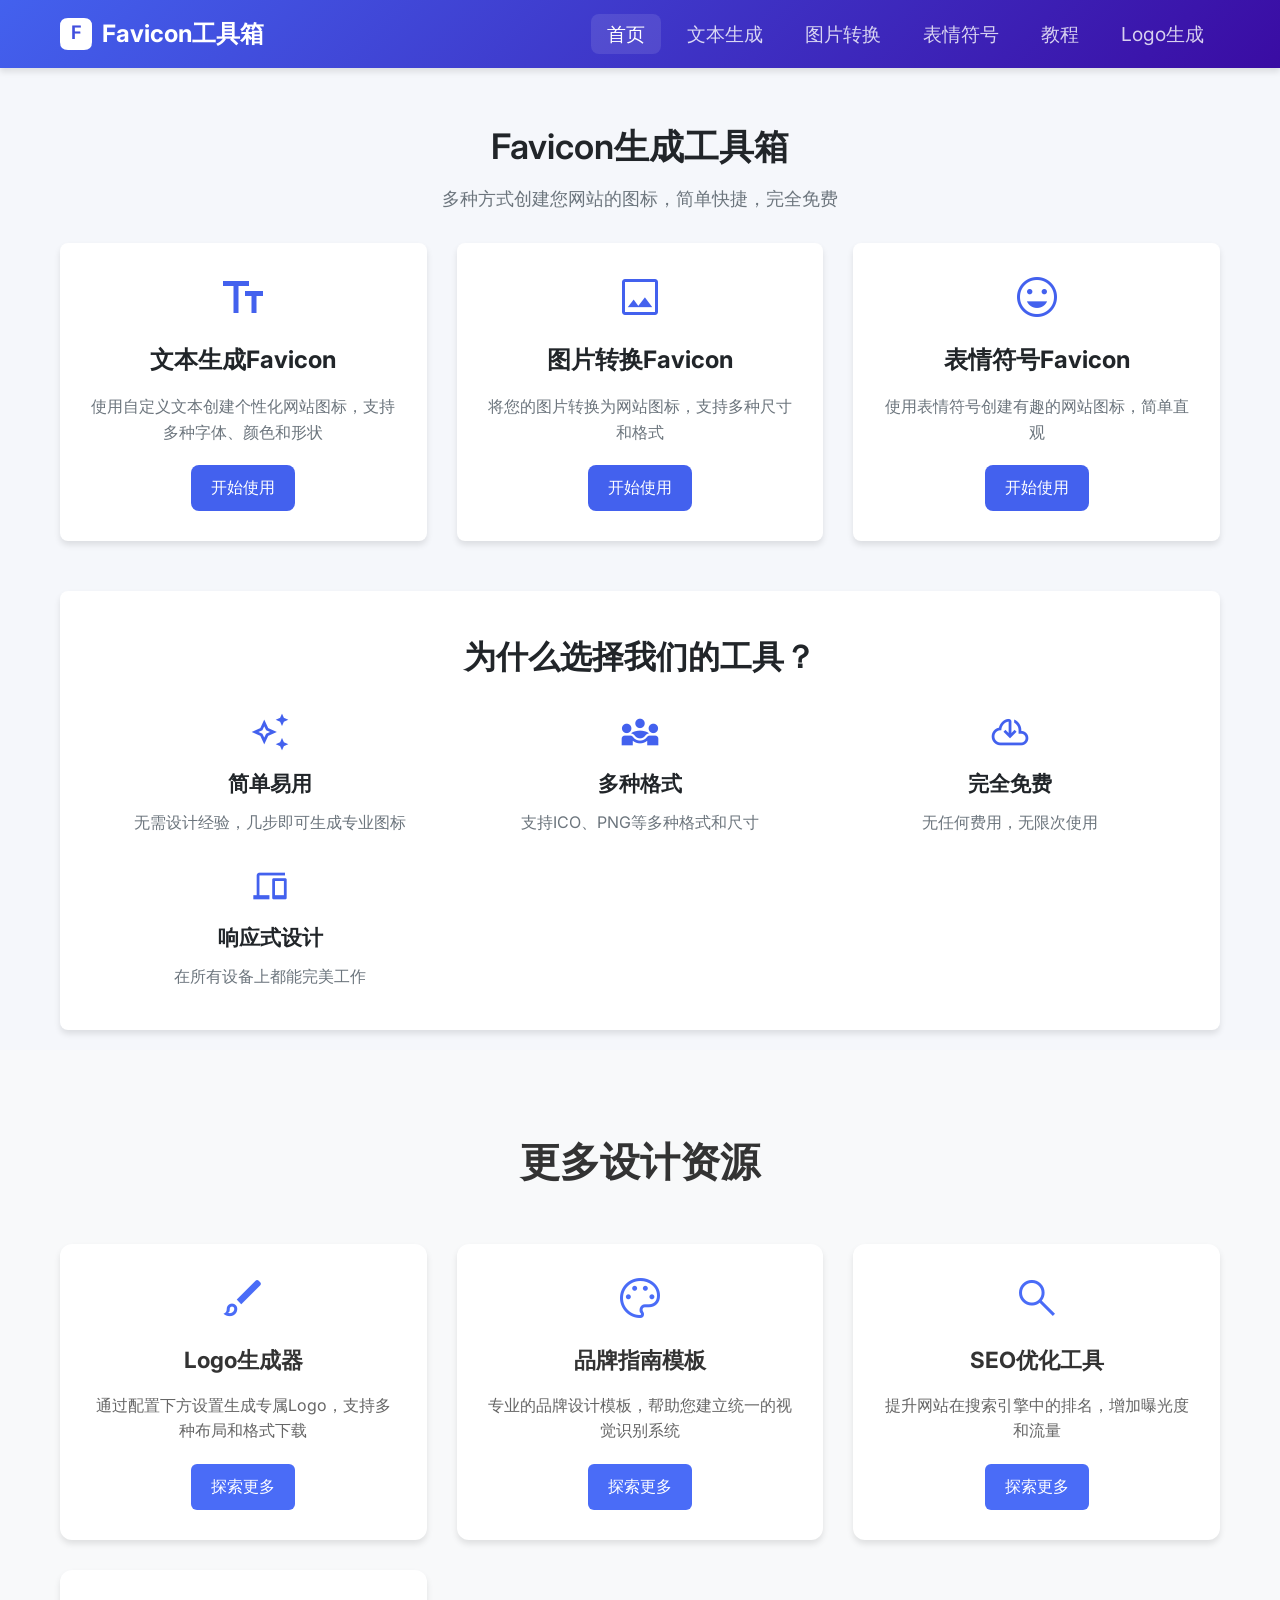
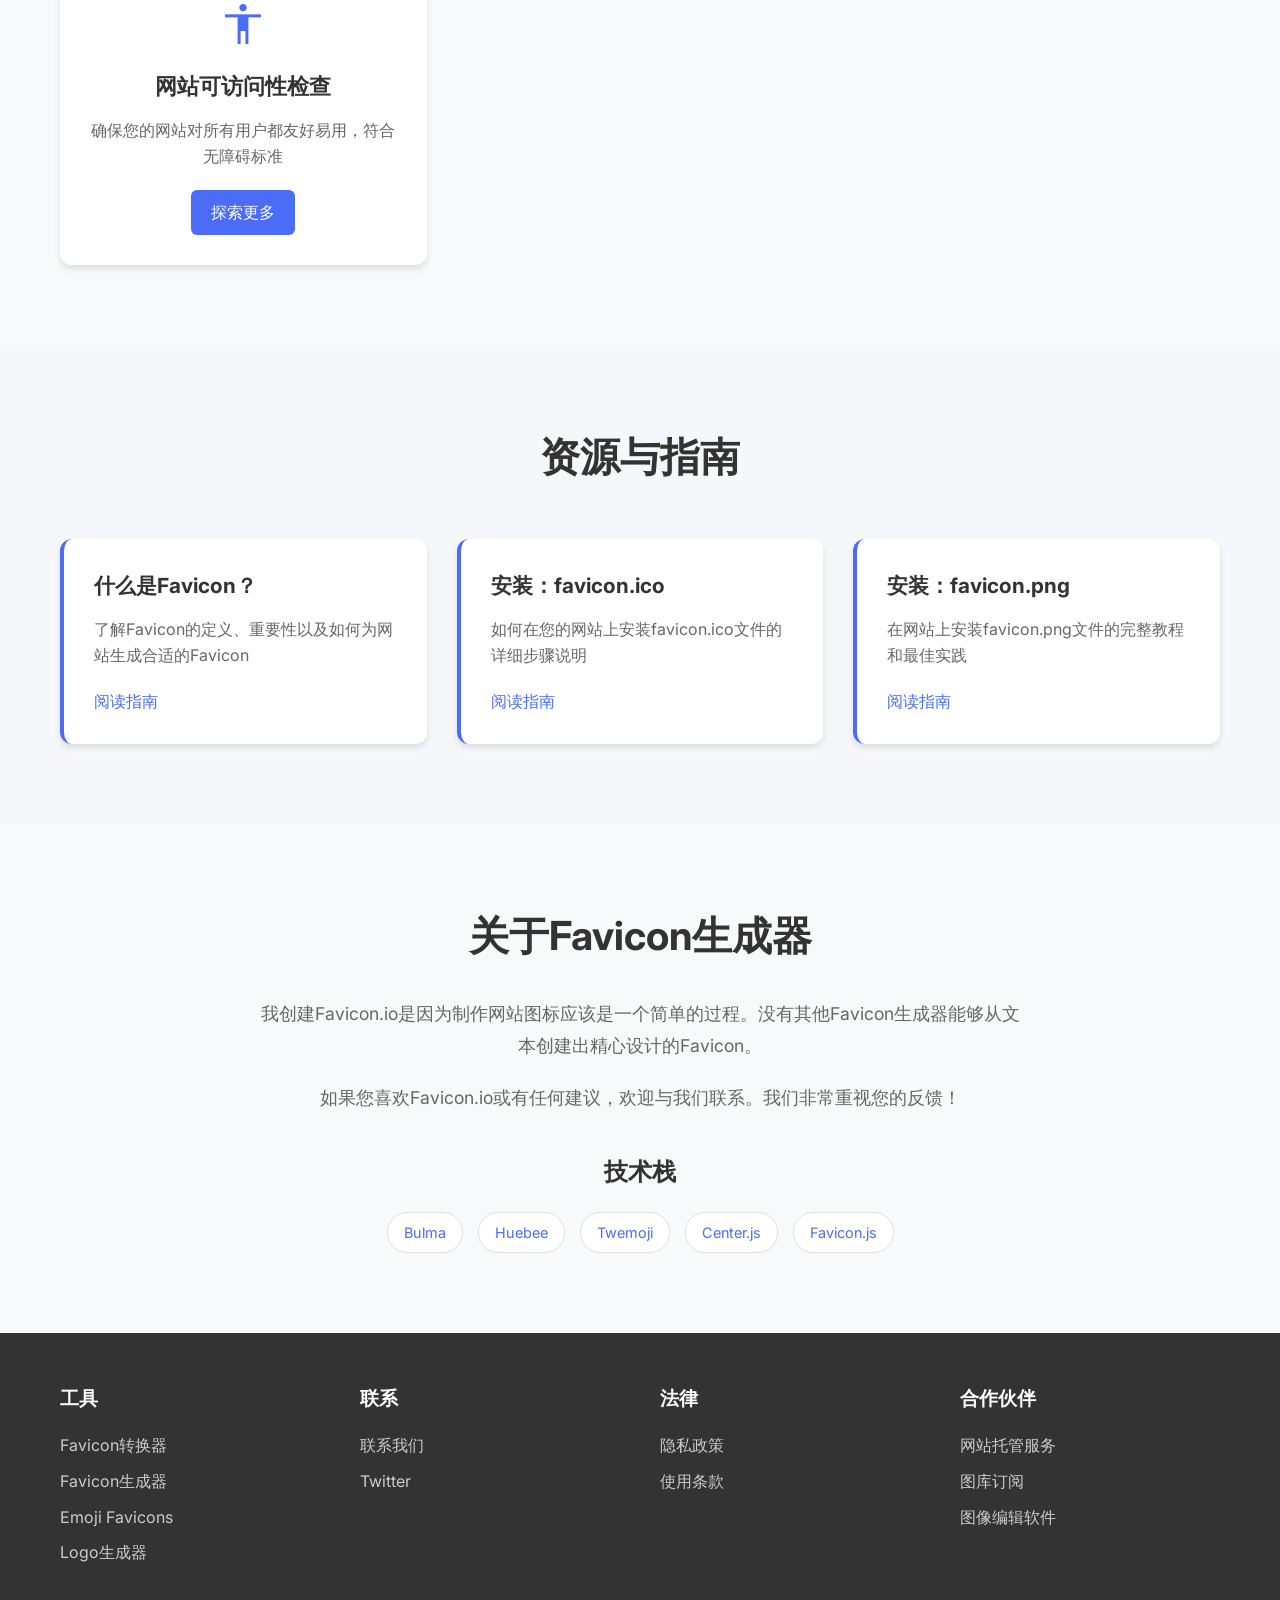
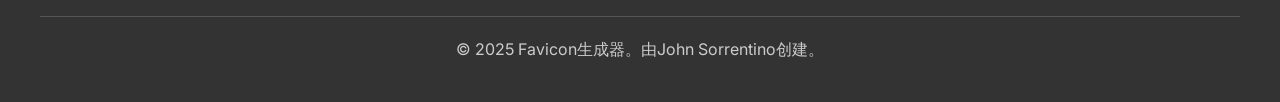
==== index.html @ 57d20a42 ":memo: 初始化项目，提交第一个版本" ====
<!DOCTYPE html>
<html lang="zh-CN">
<head>
    <meta charset="GBK">
    <meta name="viewport" content="width=device-width, initial-scale=1.0">

    <title>Favicon���ɹ����� - ��ҳ</title>
	<!-- �����´������ӵ�����HTML�ļ��� -->
	<link rel="icon" type="image/x-icon" href="/favicon.svg">
	<link rel="icon" type="image/png" sizes="32x32" href="/favicon.svg">
	<link rel="icon" type="image/png" sizes="16x16" href="/favicon.svg">
	<link rel="apple-touch-icon" sizes="180x180" href="/favicon.svg"> 
    <link rel="stylesheet" href="https://fonts.googleapis.com/css2?family=Material+Symbols+Outlined:opsz,wght,FILL,GRAD@20..48,100..700,0..1,-50..200" />
    <link href="https://fonts.googleapis.com/css2?family=Inter:wght@300;400;500;600;700&display=swap" rel="stylesheet">
    <link href="/assets/css/z.index.css" rel="stylesheet">
	<link href="/assets/css/common.css" rel="stylesheet">
	<link href="/assets/css/footer.css" rel="stylesheet">
</head>
<style>

</style>
<body>
    <!-- ������ -->
    <nav class="navbar">
        <div class="nav-container">
            <div class="logo">
                <span class="material-symbols-outlined logo-icon">
				<!-- favorite_border -->
				<img src="/assets/favicon-32x32.png"/></span>
                Favicon������
            </div>
            <ul class="nav-links">
                <li><a href="index.html" class="active">��ҳ</a></li>
                <li><a href="text-to-favicon.html">�ı�����</a></li>
                <li><a href="image-to-favicon.html">ͼƬת��</a></li>
                <li><a href="emoji-to-favicon.html">�������</a></li>
                <li><a href="tutorials.html">�̳�</a></li>
				<li><a href="logo.html">Logo����</a></li>
            </ul>
        </div>
    </nav>

    <!-- �������� -->
    <div class="container">
        <div class="page-header">
            <h1>Favicon���ɹ�����</h1>
            <p>���ַ�ʽ��������վ��ͼ�꣬�򵥿�ݣ���ȫ���</p>
        </div>

        <div class="features-grid">
            <div class="feature-card" onclick="location.href='text-to-favicon.html'">
                <span class="material-symbols-outlined feature-icon">text_fields</span>
                <h3>�ı�����Favicon</h3>
                <p>ʹ���Զ����ı��������Ի���վͼ�֧꣬�ֶ������塢��ɫ����״</p>
                <a href="text-to-favicon.html" class="feature-link">��ʼʹ��</a>
            </div>
            
            <div class="feature-card" onclick="location.href='image-to-favicon.html'">
                <span class="material-symbols-outlined feature-icon">image</span>
                <h3>ͼƬת��Favicon</h3>
                <p>������ͼƬת��Ϊ��վͼ�֧꣬�ֶ��ֳߴ�͸�ʽ</p>
                <a href="image-to-favicon.html" class="feature-link">��ʼʹ��</a>
            </div>
            
            <div class="feature-card" onclick="location.href='emoji-to-favicon.html'">
                <span class="material-symbols-outlined feature-icon">emoji_emotions</span>
                <h3>�������Favicon</h3>
                <p>ʹ�ñ�����Ŵ�����Ȥ����վͼ�꣬��ֱ��</p>
                <a href="emoji-to-favicon.html" class="feature-link">��ʼʹ��</a>
            </div>
        </div>

        <div class="advantages">
            <h2>Ϊʲôѡ�����ǵĹ��ߣ�</h2>
            <div class="advantages-grid">
                <div class="advantage">
                    <span class="material-symbols-outlined advantage-icon">auto_awesome</span>
                    <h3>������</h3>
                    <p>������ƾ��飬������������רҵͼ��</p>
                </div>
                <div class="advantage">
                    <span class="material-symbols-outlined advantage-icon">diversity_3</span>
                    <h3>���ָ�ʽ</h3>
                    <p>֧��ICO��PNG�ȶ��ָ�ʽ�ͳߴ�</p>
                </div>
                <div class="advantage">
                    <span class="material-symbols-outlined advantage-icon">cloud_download</span>
                    <h3>��ȫ���</h3>
                    <p>���κη��ã����޴�ʹ��</p>
                </div>
                <div class="advantage">
                    <span class="material-symbols-outlined advantage-icon">devices</span>
                    <h3>��Ӧʽ���</h3>
                    <p>�������豸�϶�����������</p>
                </div>
            </div>
        </div>
    </div>
	
    <script>
        // �򵥵�ҳ�潻��
        document.addEventListener('DOMContentLoaded', function() {
            // Ϊ���ܿ�Ƭ���ӵ��Ч��
            const featureCards = document.querySelectorAll('.feature-card');
            featureCards.forEach(card => {
                card.addEventListener('click', function() {
                    window.location.href = this.querySelector('a').href;
                });
            });
        });
    </script>
	<!-- ��Դ���߲��� -->
    <div class="resources-section">
        <h2>���������Դ</h2>
        <div class="resources-grid">
            <div class="resource-card">
                <span class="material-symbols-outlined resource-icon">brush</span>
                <h3>Logo������</h3>
                <p>ͨ�������·���������ר��Logo��֧�ֶ��ֲ��ֺ͸�ʽ����</p>
                <a href="logo-generator.html" class="resource-link">̽������</a>
            </div>
            
            <div class="resource-card">
                <span class="material-symbols-outlined resource-icon">palette</span>
                <h3>Ʒ��ָ��ģ��</h3>
                <p>רҵ��Ʒ�����ģ�壬����������ͳһ���Ӿ�ʶ��ϵͳ</p>
                <a href="branding-templates.html" class="resource-link">̽������</a>
            </div>
            
            <div class="resource-card">
                <span class="material-symbols-outlined resource-icon">search</span>
                <h3>SEO�Ż�����</h3>
                <p>������վ�����������е������������ع�Ⱥ�����</p>
                <a href="seo-tools.html" class="resource-link">̽������</a>
            </div>
            
            <div class="resource-card">
                <span class="material-symbols-outlined resource-icon">accessibility</span>
                <h3>��վ�ɷ����Լ��</h3>
                <p>ȷ��������վ�������û����Ѻ����ã��������ϰ���׼</p>
                <a href="accessibility-checker.html" class="resource-link">̽������</a>
            </div>
        </div>
    </div>

    <!-- �̳�ָ�ϲ��� -->
    <div class="tutorials-section">
        <h2>��Դ��ָ��</h2>
        <div class="tutorials-grid">
            <div class="tutorial-card">
                <h3>ʲô��Favicon��</h3>
                <p>�˽�Favicon�Ķ��塢��Ҫ���Լ����Ϊ��վ���ɺ��ʵ�Favicon</p>
                <a href="what-is-favicon.html" class="tutorial-link">�Ķ�ָ��</a>
            </div>
            
            <div class="tutorial-card">
                <h3>��װ��favicon.ico</h3>
                <p>�����������վ�ϰ�װfavicon.ico�ļ�����ϸ����˵��</p>
                <a href="install-favicon-ico.html" class="tutorial-link">�Ķ�ָ��</a>
            </div>
            
            <div class="tutorial-card">
                <h3>��װ��favicon.png</h3>
                <p>����վ�ϰ�װfavicon.png�ļ��������̳̺����ʵ��</p>
                <a href="install-favicon-png.html" class="tutorial-link">�Ķ�ָ��</a>
            </div>
            
        </div>
    </div>

    <!-- �������ǲ��� -->
    <div class="about-section">
        <div class="about-content">
            <h2>����Favicon������</h2>
            <p>�Ҵ���Favicon.io����Ϊ������վͼ��Ӧ����һ���򵥵Ĺ��̡�û������Favicon�������ܹ����ı�������������Ƶ�Favicon��</p>
            <p>�����ϲ��Favicon.io�����κν��飬��ӭ��������ϵ�����Ƿǳ��������ķ�����</p>
            
            <div class="tech-stack">
                <h3>����ջ</h3>
                <div class="tech-icons">
                    <span class="tech-item">Bulma</span>
                    <span class="tech-item">Huebee</span>
                    <span class="tech-item">Twemoji</span>
                    <span class="tech-item">Center.js</span>
                    <span class="tech-item">Favicon.js</span>
                </div>
            </div>
        </div>
    </div>

    <!-- ҳ�Ų��� -->
    <footer class="footer">
        <div class="footer-content">
            <div class="footer-section">
                <h4>����</h4>
                <ul>
                    <li><a href="favicon-converter.html">Faviconת����</a></li>
                    <li><a href="favicon-generator.html">Favicon������</a></li>
                    <li><a href="emoji-favicons.html">Emoji Favicons</a></li>
                    <li><a href="logo-generator.html">Logo������</a></li>
                </ul>
            </div>
            
            <div class="footer-section">
                <h4>��ϵ</h4>
                <ul>
                    <li><a href="contact.html">��ϵ����</a></li>
                    <li><a href="https://twitter.com">Twitter</a></li>
                </ul>
            </div>
            
            <div class="footer-section">
                <h4>����</h4>
                <ul>
                    <li><a href="privacy-policy.html">��˽����</a></li>
                    <li><a href="terms-of-use.html">ʹ������</a></li>
                </ul>
            </div>
            
            <div class="footer-section">
                <h4>�������</h4>
                <ul>
                    <li><a href="web-hosting.html">��վ�йܷ���</a></li>
                    <li><a href="stock-photos.html">ͼ�ⶩ��</a></li>
                    <li><a href="image-editing.html">ͼ��༭����</a></li>
                </ul>
            </div>
        </div>
        
        <div class="footer-bottom">
            <p>&copy; 2025 Favicon����������John Sorrentino������</p>
        </div>
    </footer>

</body>
</html>
---- assets/css/z.index.css ----
:root {
            --primary-color: #4361ee;
            --secondary-color: #3a0ca3;
            --accent-color: #4cc9f0;
            --light-color: #f8f9fa;
            --dark-color: #212529;
            --success-color: #4bb543;
            --border-radius: 8px;
            --shadow: 0 4px 6px rgba(0, 0, 0, 0.1);
            --transition: all 0.3s ease;
        }

        * {
            margin: 0;
            padding: 0;
            box-sizing: border-box;
            font-family: 'Inter', sans-serif;
        }

        body {
            background-color: #f5f7fb;
            color: var(--dark-color);
            line-height: 1.6;
        }

        .container {
            max-width: 1200px;
            margin: 0 auto;
            padding: 20px;
        }

        /* 导航栏样式 */
        .navbar {
            background: linear-gradient(135deg, var(--primary-color), var(--secondary-color));
            color: white;
            padding: 15px 0;
            /* border-radius: var(--border-radius); */
            margin-bottom: 30px;
            box-shadow: var(--shadow);
        }

        .nav-container {
            max-width: 1200px;
            margin: 0 auto;
            padding: 0 20px;
            display: flex;
            justify-content: space-between;
            align-items: center;
        }

        .logo {
            display: flex;
            align-items: center;
            gap: 10px;
            font-size: 1.5rem;
            font-weight: 700;
        }

        .logo-icon {
            font-size: 2rem;
        }

        .nav-links {
            display: flex;
            list-style: none;
            gap: 10px;
        }

        .nav-links a {
            color: rgba(255, 255, 255, 0.8);
            text-decoration: none;
            padding: 8px 16px;
            border-radius: var(--border-radius);
            transition: var(--transition);
        }

        .nav-links a:hover, .nav-links a.active {
            background-color: rgba(255, 255, 255, 0.1);
            color: white;
        }

        /* 页面内容样式 */
        .page-header {
            text-align: center;
            margin-bottom: 40px;
        }

        .page-header h1 {
            font-size: 2.5rem;
            font-weight: 700;
            margin-bottom: 10px;
            color: var(--dark-color);
        }

        .page-header p {
            font-size: 1.2rem;
            color: #6c757d;
            max-width: 600px;
            margin: 0 auto;
        }

        /* 功能卡片样式 */
        .features-grid {
            display: grid;
            grid-template-columns: repeat(auto-fit, minmax(300px, 1fr));
            gap: 30px;
            margin-bottom: 50px;
        }

        .feature-card {
            background: white;
            border-radius: var(--border-radius);
            box-shadow: var(--shadow);
            padding: 30px;
            text-align: center;
            transition: var(--transition);
            cursor: pointer;
        }

        .feature-card:hover {
            transform: translateY(-5px);
            box-shadow: 0 10px 20px rgba(0, 0, 0, 0.1);
        }
		/* 为每个卡片定义不同的悬停颜色 */
        .feature-card:nth-child(1):hover {
            background-color: #00d1b2;
            color: white;
            transform: translateY(-2px);
        }
        
        .feature-card:nth-child(2):hover {
            background-color: #ff3860;
            color: white;
            transform: translateY(-2px);
        }
        
        .feature-card:nth-child(3):hover {
            background-color: #209cee;
            color: white;
            transform: translateY(-2px);
        }
		
		/* 悬停时所有文字变白 */
        .feature-card:hover,
        .feature-card:hover h3, .feature-card:hover p {
            color: white !important;
        }
        .feature-icon {
            font-size: 3rem;
            color: var(--primary-color);
            margin-bottom: 20px;
        }

        .feature-card h3 {
            font-size: 1.5rem;
            margin-bottom: 15px;
            color: var(--dark-color);
        }

        .feature-card p {
            color: #6c757d;
            margin-bottom: 20px;
        }

        .feature-link {
            display: inline-block;
            padding: 10px 20px;
            background-color: var(--primary-color);
            color: white;
            text-decoration: none;
            border-radius: var(--border-radius);
            transition: var(--transition);
        }

        .feature-link:hover {
            background-color: var(--secondary-color);
        }

        /* 优势部分样式 */
        .advantages {
            background: white;
            border-radius: var(--border-radius);
            box-shadow: var(--shadow);
            padding: 40px;
            text-align: center;
        }

        .advantages h2 {
            font-size: 2rem;
            margin-bottom: 30px;
            color: var(--dark-color);
        }

        .advantages-grid {
            display: grid;
            grid-template-columns: repeat(auto-fit, minmax(250px, 1fr));
            gap: 30px;
        }

        .advantage {
            text-align: center;
        }

        .advantage-icon {
            font-size: 2.5rem;
            color: var(--primary-color);
            margin-bottom: 15px;
        }

        .advantage h3 {
            font-size: 1.3rem;
            margin-bottom: 10px;
            color: var(--dark-color);
        }

        .advantage p {
            color: #6c757d;
        }

        /* 响应式调整 */
        @media (max-width: 768px) {
            .nav-container {
                flex-direction: column;
                gap: 15px;
            }
            
            .nav-links {
                flex-wrap: wrap;
                justify-content: center;
            }
            
            .features-grid {
                grid-template-columns: 1fr;
            }
        }
---- assets/css/common.css ----
/* common.css - 公共样式提取 */
:root {
    --primary-color: #4361ee;
    --secondary-color: #3a0ca3;
    --accent-color: #4cc9f0;
    --light-color: #f8f9fa;
    --dark-color: #212529;
    --success-color: #4bb543;
    --border-radius: 8px;
    --shadow: 0 4px 6px rgba(0, 0, 0, 0.1);
    --transition: all 0.3s ease;
}

* {
    margin: 0;
    padding: 0;
    box-sizing: border-box;
    font-family: 'Inter', 'Microsoft YaHei', 'Segoe UI Emoji', 'Apple Color Emoji', 'Noto Color Emoji', sans-serif;
}

body {
    background-color: #f5f7fb;
    color: var(--dark-color);
    line-height: 1.6;
}

.container {
    max-width: 1200px;
    margin: 0 auto;
    padding: 20px;
}

/* 导航栏样式 */
.navbar {
    background: linear-gradient(135deg, var(--primary-color), var(--secondary-color));
    color: white;
    padding: 15px 0;
    /* border-radius: var(--border-radius); */
    margin-bottom: 30px;
    box-shadow: var(--shadow);
}

.nav-container {
    max-width: 1200px;
    margin: 0 auto;
    padding: 0 20px;
    display: flex;
    justify-content: space-between;
    align-items: center;
}

.logo {
    display: flex;
    align-items: center;
    gap: 10px;
    font-size: 1.5rem;
    font-weight: 700;
}

.logo-icon {
    font-size: 2rem;
}

.nav-links {
    display: flex;
    list-style: none;
    gap: 10px;
    font-size: 1.2em;
}

.nav-links a {
    color: rgba(255, 255, 255, 0.8);
    text-decoration: none;
    padding: 8px 16px;
    border-radius: var(--border-radius);
    transition: var(--transition);
}

.nav-links a:hover, .nav-links a.active {
    background-color: rgba(255, 255, 255, 0.1);
    color: white;
}

/* 页面标题样式 */
.page-header {
    margin-bottom: 30px;
    text-align: center;
}

.page-header h1 {
    font-size: 2.2rem;
    font-weight: 600;
    margin-bottom: 10px;
    color: var(--dark-color);
}

.page-header p {
    color: #6c757d;
    font-size: 1.1rem;
}

/* 工具卡片基础样式 */
.tool-card {
    background: white;
    border-radius: var(--border-radius);
    box-shadow: var(--shadow);
    padding: 25px;
    margin-bottom: 30px;
}

.tool-header {
    display: flex;
    justify-content: space-between;
    align-items: center;
    margin-bottom: 20px;
    padding-bottom: 15px;
    border-bottom: 1px solid #e9ecef;
}

.tool-title {
    font-size: 1.3rem;
    font-weight: 600;
    color: var(--dark-color);
}

/* 生成器容器布局 */
.generator-container {
    display: grid;
    grid-template-columns: 1fr 1fr;
    gap: 30px;
}

/* 控件组样式 */
.controls {
    display: flex;
    flex-direction: column;
    gap: 20px;
}

.control-group {
    display: flex;
    flex-direction: column;
    gap: 10px;
}

.control-group label {
    font-weight: 500;
    color: var(--dark-color);
}

.control-group input, .control-group select {
    padding: 10px 12px;
    border: 1px solid #ced4da;
    border-radius: var(--border-radius);
    font-size: 1rem;
    transition: var(--transition);
}

.control-group input:focus, .control-group select:focus {
    outline: none;
    border-color: var(--primary-color);
    box-shadow: 0 0 0 3px rgba(67, 97, 238, 0.2);
}

/* 预览区域样式 */
.preview-section {
    display: flex;
    flex-direction: column;
    align-items: center;
    gap: 20px;
}

.preview-container {
    width: 200px;
    height: 200px;
    display: flex;
    justify-content: center;
    align-items: center;
    background-color: #f8f9fa;
    border-radius: var(--border-radius);
    border: 1px dashed #ced4da;
    padding: 20px;
}

.size-previews {
    display: flex;
    gap: 15px;
    flex-wrap: wrap;
    justify-content: center;
}

.size-preview {
    display: flex;
    flex-direction: column;
    align-items: center;
    gap: 5px;
}

.size-preview .preview {
    width: 50px;
    height: 50px;
    border-radius: 5px;
    background-color: #f8f9fa;
    border: 1px solid #e9ecef;
    display: flex;
    justify-content: center;
    align-items: center;
    font-size: 0.8rem;
}

.size-preview span {
    font-size: 0.8rem;
    color: #6c757d;
}

/* 下载按钮样式 */
.download-section {
    display: flex;
    flex-direction: row;
    gap: 15px;
    margin-top: 20px;
}

.download-btn {
    display: flex;
    align-items: center;
    justify-content: center;
    gap: 8px;
    padding: 12px 20px;
    background-color: var(--primary-color);
    color: white;
    border: none;
    border-radius: var(--border-radius);
    font-size: 1rem;
    font-weight: 500;
    cursor: pointer;
    transition: var(--transition);
}

.download-btn:hover {
    background-color: var(--secondary-color);
}

.download-btn.secondary {
    background-color: #6c757d;
}

.download-btn.secondary:hover {
    background-color: #5a6268;
}

/* 代码片段样式 */
.code-snippet {
    background-color: #f8f9fa;
    border: 1px solid #e9ecef;
    border-radius: var(--border-radius);
    padding: 15px;
    font-family: monospace;
    font-size: 0.9rem;
    line-height: 1.5;
    overflow-x: auto;
}

/* 响应式设计 */
@media (max-width: 1280px) {
    .generator-container {
        grid-template-columns: 1fr;
    }
}

@media (max-width: 768px) {
    .nav-container {
        flex-direction: column;
        gap: 15px;
    }
    
    .nav-links {
        flex-wrap: wrap;
        justify-content: center;
    }
    
    .preview-container {
        width: 250px;
        height: 250px;
    }
    
    .download-section {
        flex-direction: column;
    }
}
---- assets/css/footer.css ----
/* 资源工具部分样式 */
.resources-section {
    padding: 80px 0;
    background-color: #f8f9fa;
}

.resources-section h2 {
    text-align: center;
    font-size: 2.5rem;
    margin-bottom: 50px;
    color: #333;
}

.resources-grid {
    display: grid;
    grid-template-columns: repeat(auto-fit, minmax(280px, 1fr));
    gap: 30px;
    max-width: 1200px;
    margin: 0 auto;
    padding: 0 20px;
}

.resource-card {
    background: white;
    padding: 30px;
    border-radius: 12px;
    box-shadow: 0 4px 6px rgba(0, 0, 0, 0.1);
    transition: transform 0.3s ease;
    text-align: center;
}

.resource-card:hover {
    transform: translateY(-5px);
}

.resource-icon {
    font-size: 48px;
    color: #4a6cf7;
    margin-bottom: 20px;
}

.resource-card h3 {
    font-size: 1.4rem;
    margin-bottom: 15px;
    color: #333;
}

.resource-card p {
    color: #666;
    line-height: 1.6;
    margin-bottom: 20px;
}

.resource-link {
    display: inline-block;
    padding: 10px 20px;
    background-color: #4a6cf7;
    color: white;
    text-decoration: none;
    border-radius: 6px;
    transition: background-color 0.3s ease;
}

.resource-link:hover {
    background-color: #3a5ce5;
}

/* 教程指南部分样式 */
.tutorials-section {
    padding: 80px 0;
}

.tutorials-section h2 {
    text-align: center;
    font-size: 2.5rem;
    margin-bottom: 50px;
    color: #333;
}

.tutorials-grid {
    display: grid;
    grid-template-columns: repeat(auto-fit, minmax(280px, 1fr));
    gap: 30px;
    max-width: 1200px;
    margin: 0 auto;
    padding: 0 20px;
}

.tutorial-card {
    background: white;
    padding: 30px;
    border-radius: 12px;
    box-shadow: 0 4px 6px rgba(0, 0, 0, 0.1);
    border-left: 4px solid #4a6cf7;
}

.tutorial-card h3 {
    font-size: 1.3rem;
    margin-bottom: 15px;
    color: #333;
}

.tutorial-card p {
    color: #666;
    line-height: 1.6;
    margin-bottom: 20px;
}

.tutorial-link {
    color: #4a6cf7;
    text-decoration: none;
    font-weight: 500;
    transition: color 0.3s ease;
}

.tutorial-link:hover {
    color: #3a5ce5;
    text-decoration: underline;
}

/* 关于我们部分样式 */
.about-section {
    padding: 80px 0;
    background-color: #f8f9fa;
}

.about-content {
    max-width: 800px;
    margin: 0 auto;
    text-align: center;
    padding: 0 20px;
}

.about-content h2 {
    font-size: 2.5rem;
    margin-bottom: 30px;
    color: #333;
}

.about-content p {
    font-size: 1.1rem;
    line-height: 1.8;
    color: #666;
    margin-bottom: 20px;
}

.tech-stack {
    margin-top: 40px;
}

.tech-stack h3 {
    font-size: 1.5rem;
    margin-bottom: 20px;
    color: #333;
}

.tech-icons {
    display: flex;
    justify-content: center;
    flex-wrap: wrap;
    gap: 15px;
}

.tech-item {
    background: white;
    padding: 8px 16px;
    border-radius: 20px;
    font-size: 0.9rem;
    color: #4a6cf7;
    border: 1px solid #e0e0e0;
}

/* 页脚部分样式 */
.footer {
    background-color: #333;
    color: white;
    padding: 50px 0 20px;
}

.footer-content {
    max-width: 1200px;
    margin: 0 auto;
    display: grid;
    grid-template-columns: repeat(auto-fit, minmax(250px, 1fr));
    gap: 40px;
    padding: 0 20px;
}

.footer-section h4 {
    font-size: 1.2rem;
    margin-bottom: 20px;
    color: white;
}

.footer-section ul {
    list-style: none;
    padding: 0;
}

.footer-section ul li {
    margin-bottom: 10px;
}

.footer-section ul li a {
    color: #ccc;
    text-decoration: none;
    transition: color 0.3s ease;
}

.footer-section ul li a:hover {
    color: white;
}

.footer-bottom {
    max-width: 1200px;
    margin: 40px auto 0;
    padding: 20px;
    text-align: center;
    border-top: 1px solid #555;
    color: #ccc;
}

/* 响应式设计 */
@media (max-width: 768px) {
    .resources-grid,
    .tutorials-grid,
    .footer-content {
        grid-template-columns: 1fr;
    }
    
    .resources-section h2,
    .tutorials-section h2,
    .about-content h2 {
        font-size: 2rem;
    }
    
    .tech-icons {
        justify-content: center;
    }
}
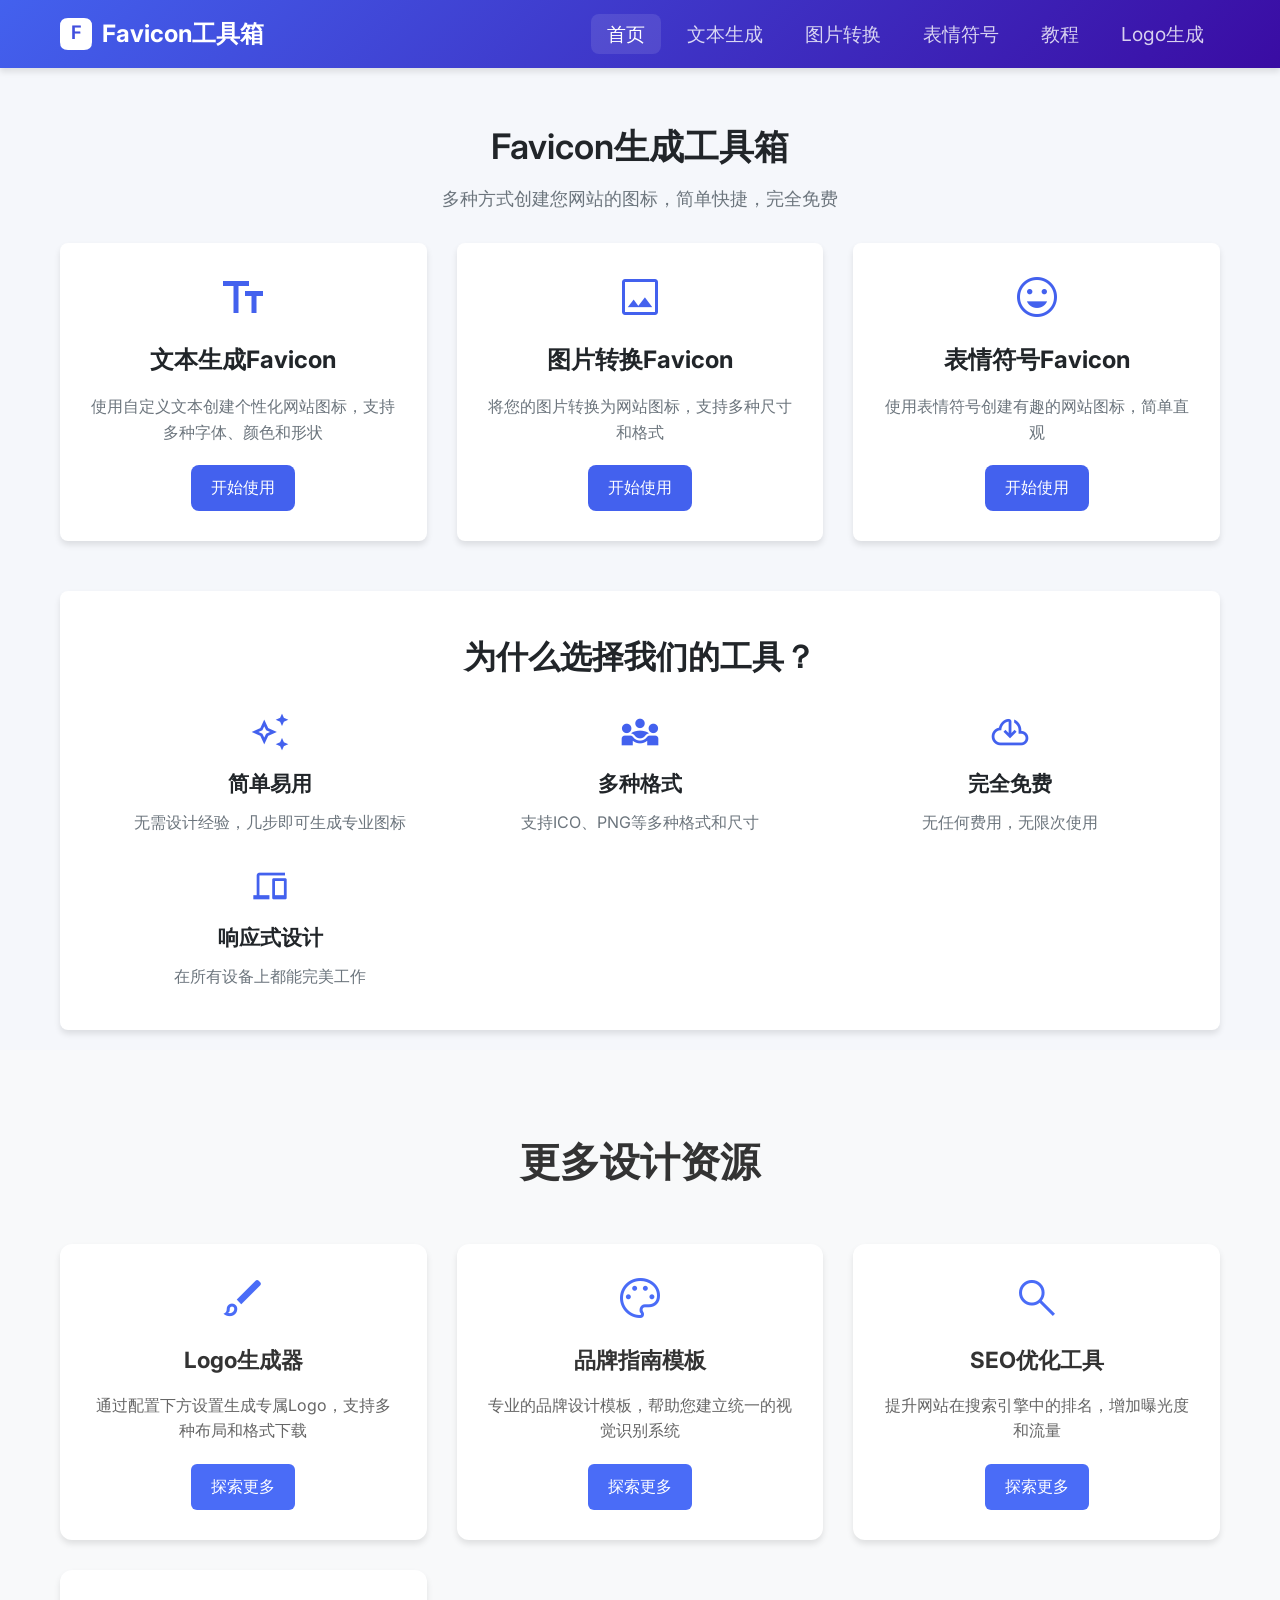
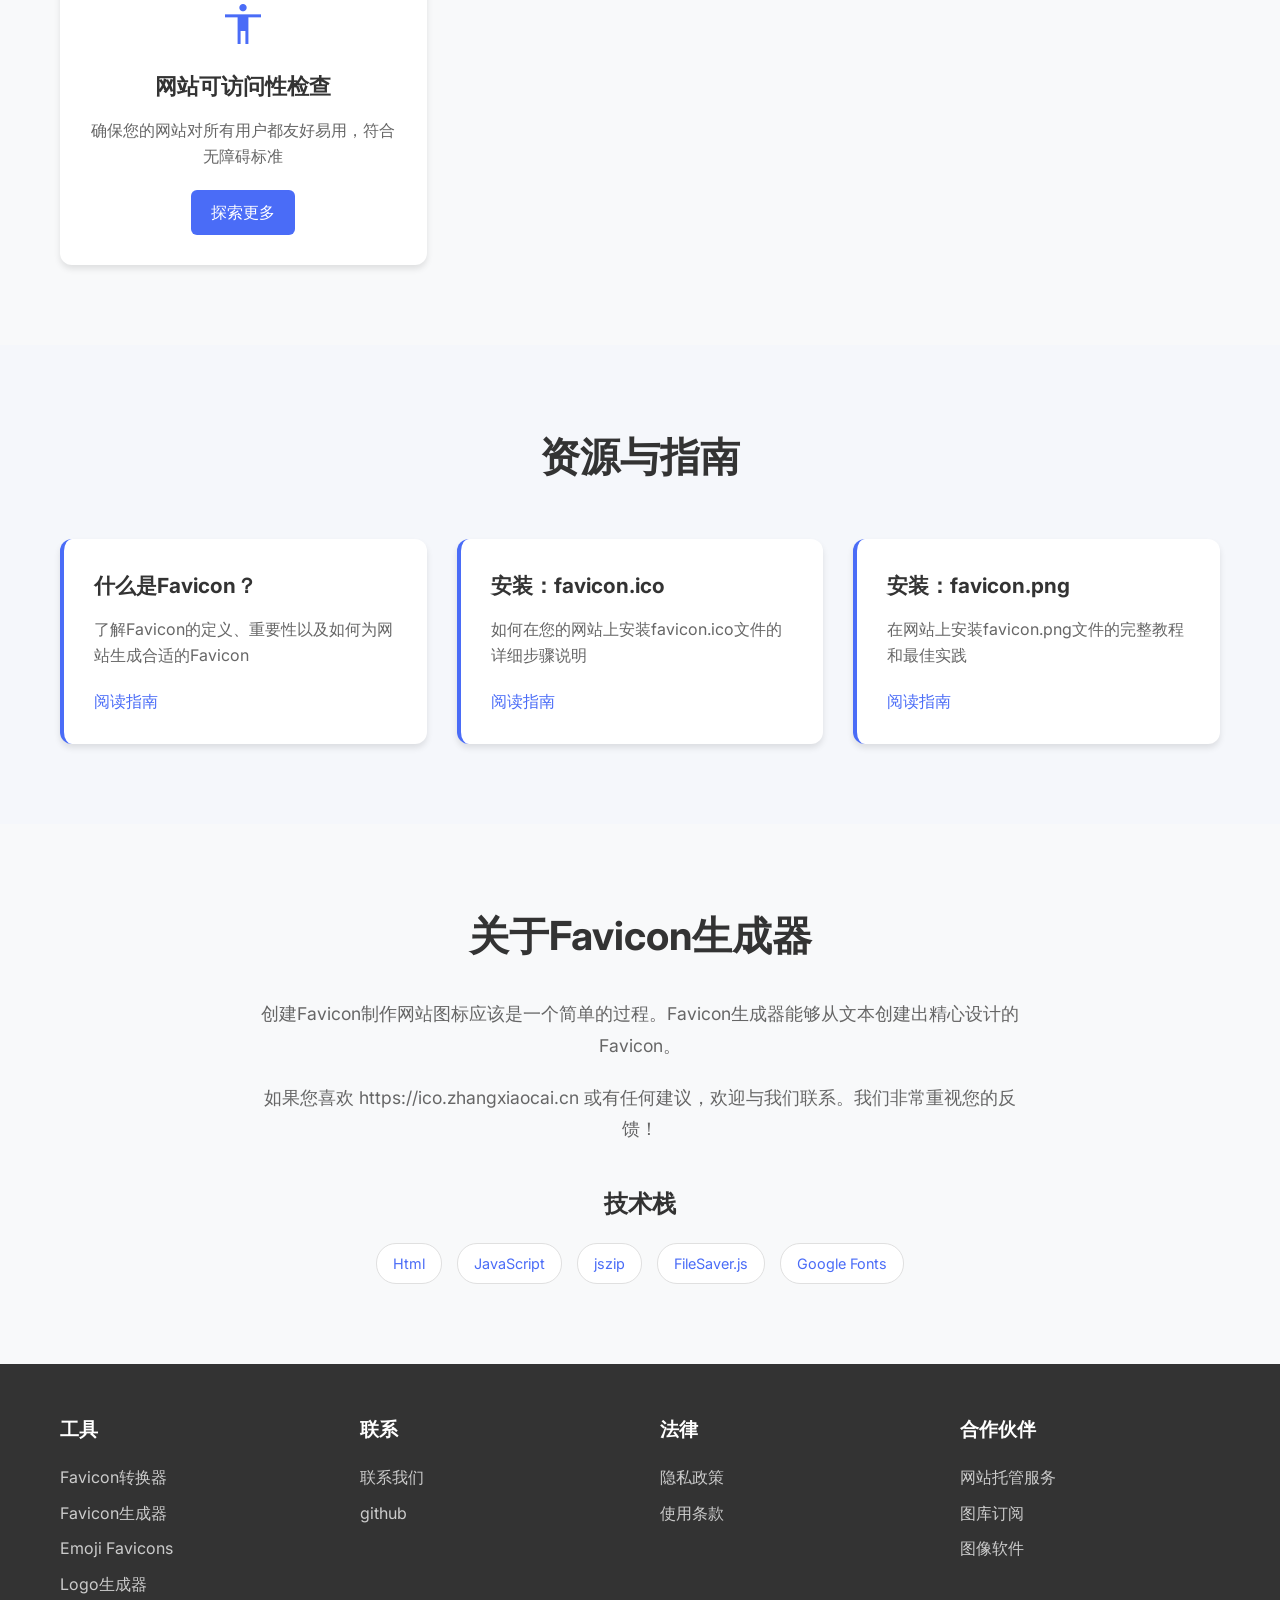
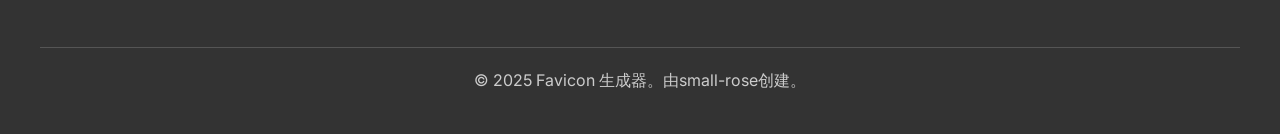
==== commit bf8fc452: ":memo: update links" ====
--- a/index.html
+++ b/index.html
@@ -172,17 +172,17 @@
     <div class="about-section">
         <div class="about-content">
             <h2>����Favicon������</h2>
-            <p>�Ҵ���Favicon.io����Ϊ������վͼ��Ӧ����һ���򵥵Ĺ��̡�û������Favicon�������ܹ����ı�������������Ƶ�Favicon��</p>
-            <p>�����ϲ��Favicon.io�����κν��飬��ӭ��������ϵ�����Ƿǳ��������ķ�����</p>
+            <p>����Favicon������վͼ��Ӧ����һ���򵥵Ĺ��̡�Favicon�������ܹ����ı�������������Ƶ�Favicon��</p>
+            <p>�����ϲ�� https://ico.zhangxiaocai.cn �����κν��飬��ӭ��������ϵ�����Ƿǳ��������ķ�����</p>
             
             <div class="tech-stack">
                 <h3>����ջ</h3>
                 <div class="tech-icons">
-                    <span class="tech-item">Bulma</span>
-                    <span class="tech-item">Huebee</span>
-                    <span class="tech-item">Twemoji</span>
-                    <span class="tech-item">Center.js</span>
-                    <span class="tech-item">Favicon.js</span>
+                    <span class="tech-item">Html</span>
+                    <span class="tech-item">JavaScript</span>
+                    <span class="tech-item">jszip</span>
+                    <span class="tech-item">FileSaver.js</span>
+                    <span class="tech-item">Google Fonts</span>
                 </div>
             </div>
         </div>
@@ -194,41 +194,41 @@
             <div class="footer-section">
                 <h4>����</h4>
                 <ul>
-                    <li><a href="favicon-converter.html">Faviconת����</a></li>
-                    <li><a href="favicon-generator.html">Favicon������</a></li>
-                    <li><a href="emoji-favicons.html">Emoji Favicons</a></li>
-                    <li><a href="logo-generator.html">Logo������</a></li>
+                    <li><a href="image-to-favicon.html">Faviconת����</a></li>
+                    <li><a href="text-to-favicon.html">Favicon������</a></li>
+                    <li><a href="emoji-to-favicon.html">Emoji Favicons</a></li>
+                    <li><a href="logo.html">Logo������</a></li>
                 </ul>
             </div>
             
             <div class="footer-section">
                 <h4>��ϵ</h4>
                 <ul>
-                    <li><a href="contact.html">��ϵ����</a></li>
-                    <li><a href="https://twitter.com">Twitter</a></li>
+                    <li><a href="http://github.com/small-rose">��ϵ����</a></li>
+                    <li><a href="http://github.com/small-rose">github</a></li>
                 </ul>
             </div>
             
             <div class="footer-section">
                 <h4>����</h4>
                 <ul>
-                    <li><a href="privacy-policy.html">��˽����</a></li>
-                    <li><a href="terms-of-use.html">ʹ������</a></li>
+                    <li><a href="index.html">��˽����</a></li>
+                    <li><a href="index.html">ʹ������</a></li>
                 </ul>
             </div>
             
             <div class="footer-section">
                 <h4>�������</h4>
                 <ul>
-                    <li><a href="web-hosting.html">��վ�йܷ���</a></li>
-                    <li><a href="stock-photos.html">ͼ�ⶩ��</a></li>
-                    <li><a href="image-editing.html">ͼ��༭����</a></li>
+                    <li><a href="index.html">��վ�йܷ���</a></li>
+                    <li><a href="index.html">ͼ�ⶩ��</a></li>
+                    <li><a href="index.html">ͼ������</a></li>
                 </ul>
             </div>
         </div>
         
         <div class="footer-bottom">
-            <p>&copy; 2025 Favicon����������John Sorrentino������</p>
+            <p>&copy; 2025 Favicon ����������small-rose������</p>
         </div>
     </footer>
 
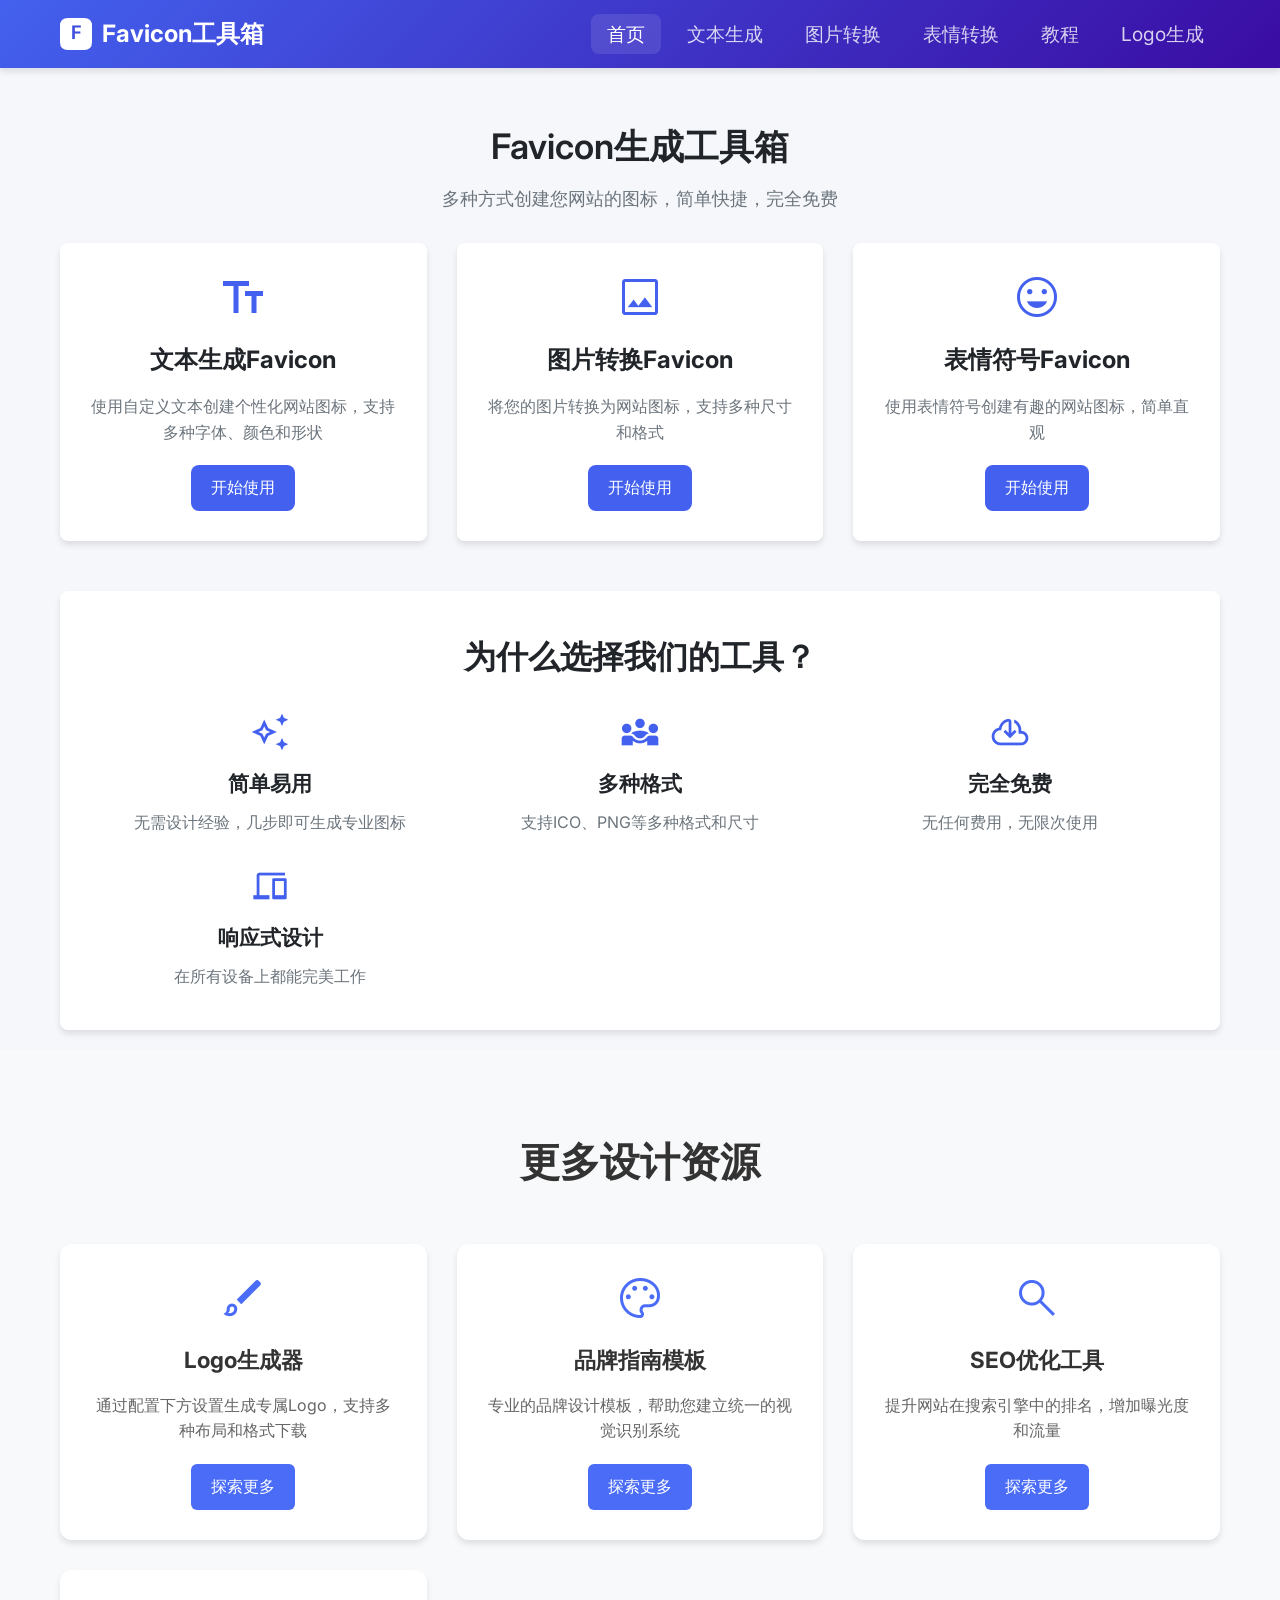
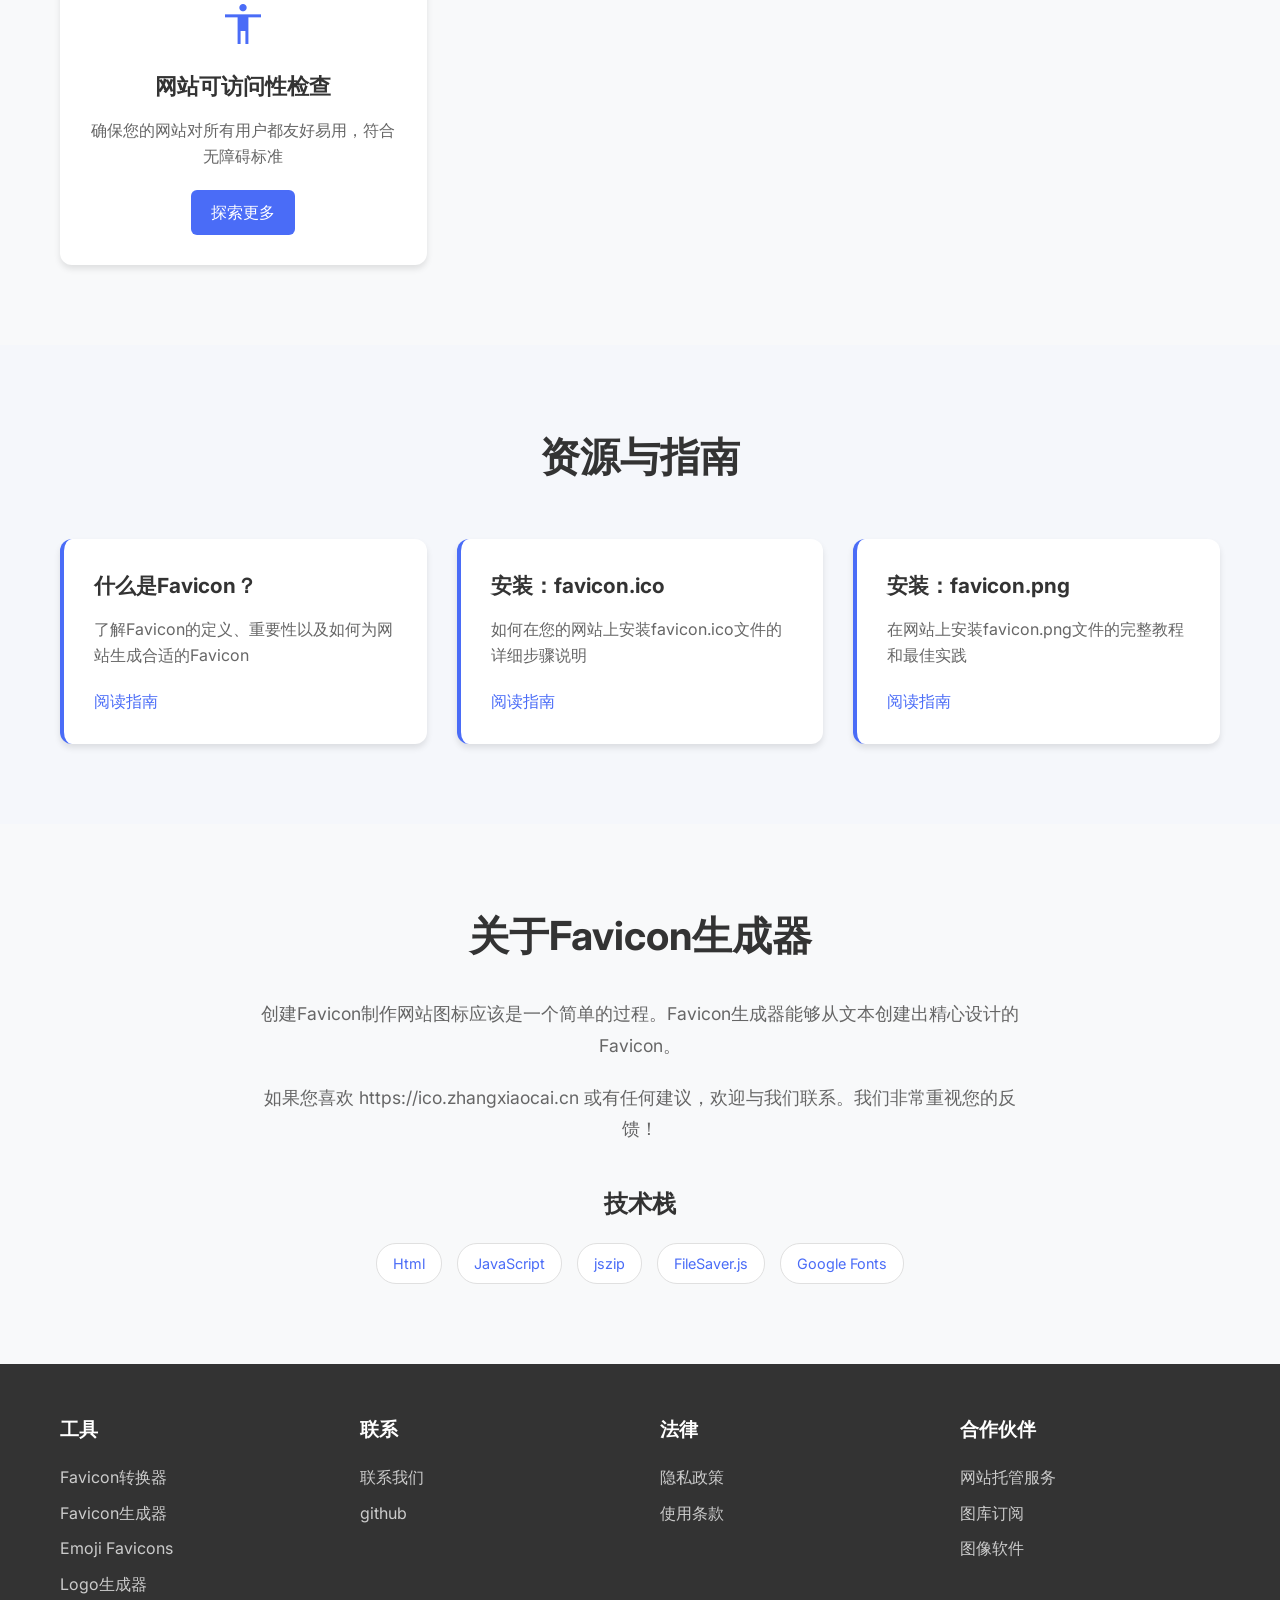
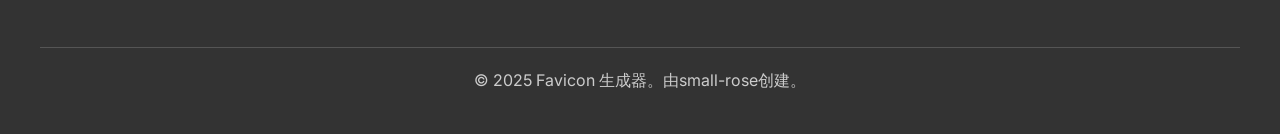
==== commit 74dd4f0b: ":lipstick: 修复文字显示" ====
--- a/index.html
+++ b/index.html
@@ -33,7 +33,7 @@
                 <li><a href="index.html" class="active">��ҳ</a></li>
                 <li><a href="text-to-favicon.html">�ı�����</a></li>
                 <li><a href="image-to-favicon.html">ͼƬת��</a></li>
-                <li><a href="emoji-to-favicon.html">�������</a></li>
+                <li><a href="emoji-to-favicon.html">����ת��</a></li>
                 <li><a href="tutorials.html">�̳�</a></li>
 				<li><a href="logo.html">Logo����</a></li>
             </ul>
